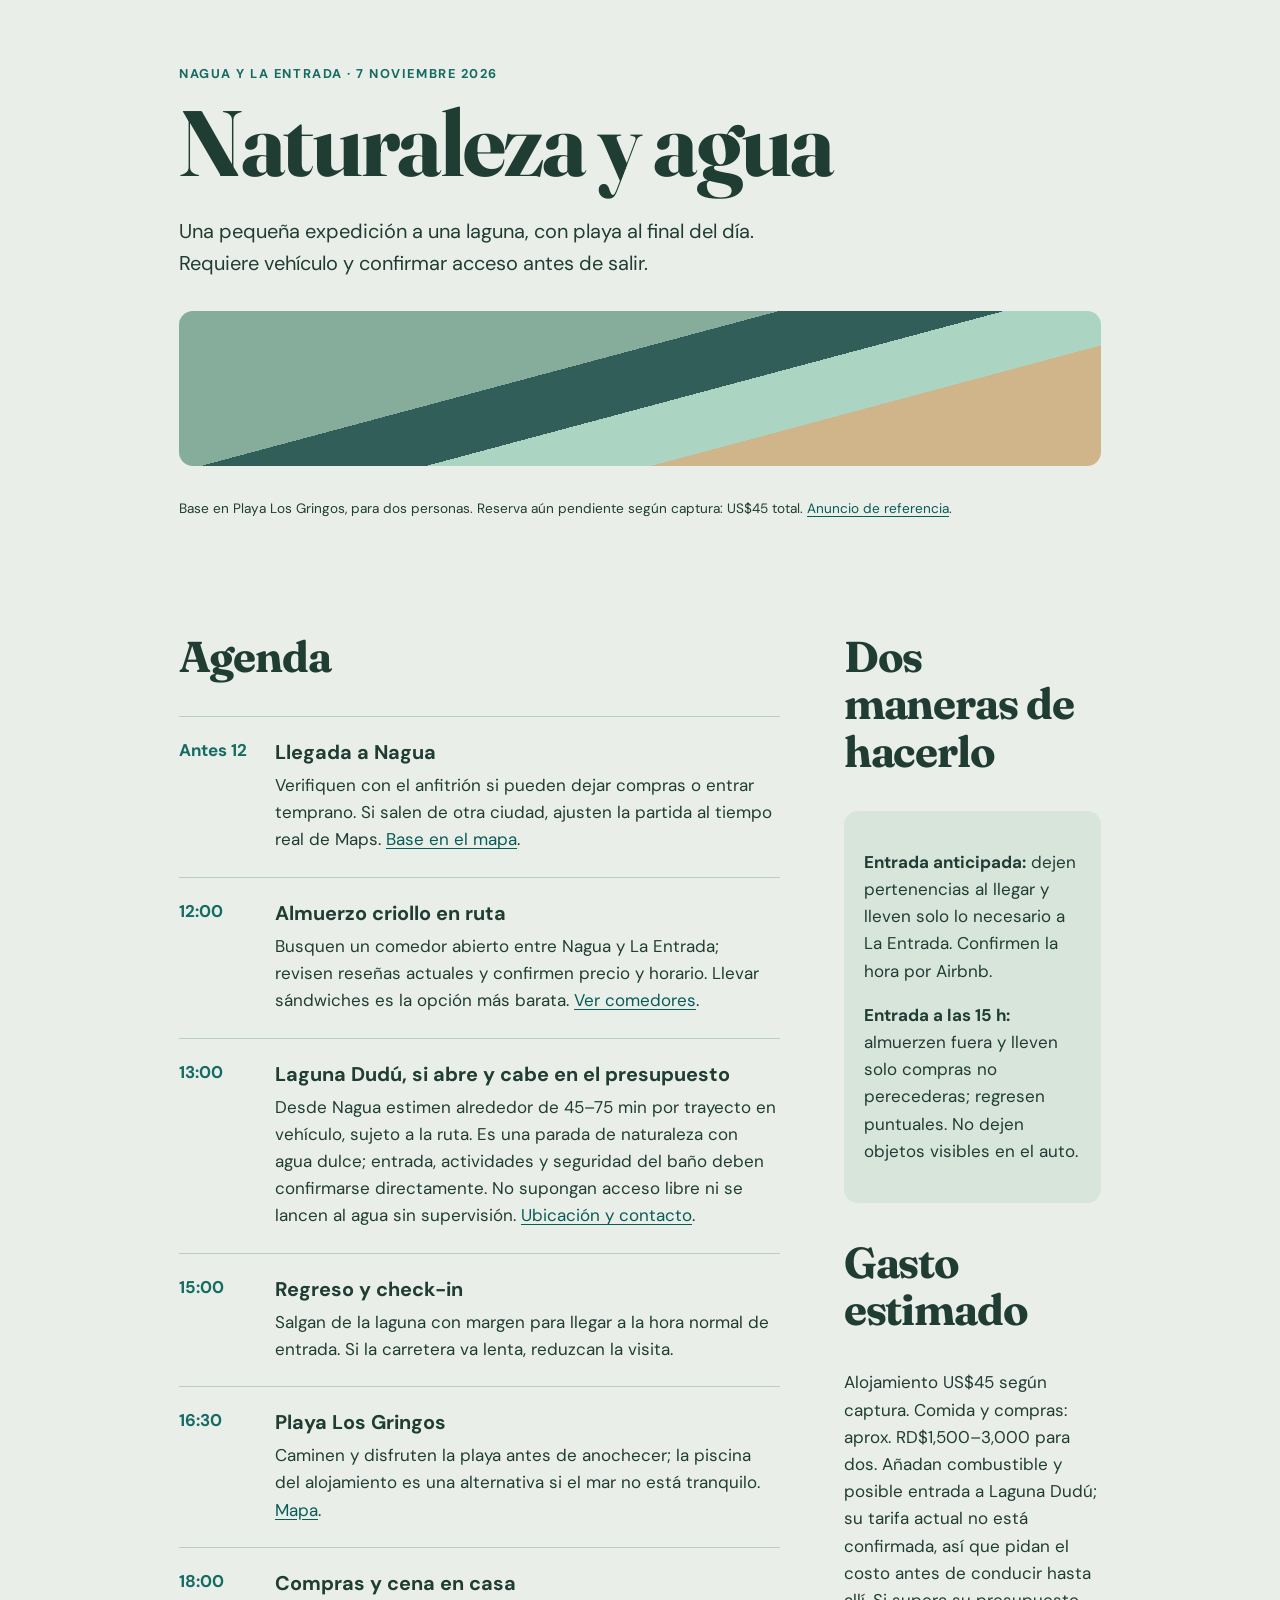
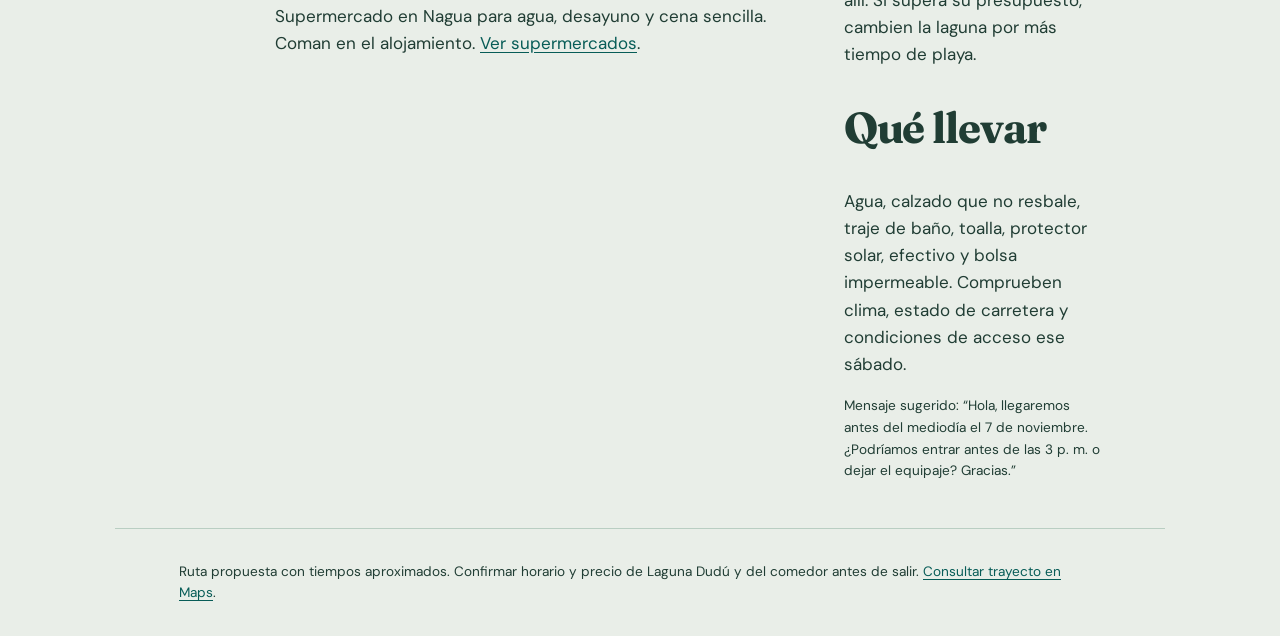
==== planes-nagua/naturaleza-y-agua.html @ 16f0a17d "Add three Nagua day trip guides" ====
<!doctype html><html lang="es"><head><meta charset="utf-8"><meta name="viewport" content="width=device-width,initial-scale=1"><title>Naturaleza y agua · Un día en Nagua</title><style>@import url('https://fonts.googleapis.com/css2?family=DM+Sans:wght@400;600;700&family=Fraunces:opsz,wght@9..144,500;9..144,650&display=swap');:root{--bg:#e9eee8;--ink:#203d34;--accent:#146b62;--line:#b9cec2}*{box-sizing:border-box}body{margin:0;background:var(--bg);color:var(--ink);font:17px/1.6 'DM Sans',sans-serif}header,main,footer{max-width:1050px;margin:auto;padding:2rem clamp(1.2rem,5vw,4rem)}header{padding-top:4rem}h1,h2{font-family:Fraunces,Georgia,serif;line-height:1.1;letter-spacing:-.025em}h1{font-size:clamp(3rem,8vw,5.8rem);margin:.5rem 0}h2{font-size:clamp(1.8rem,4vw,2.7rem)}.lead{font-size:1.25rem;max-width:650px}.label{color:var(--accent);font-weight:700;letter-spacing:.12em;text-transform:uppercase;font-size:.8rem}.band{height:155px;background:linear-gradient(165deg,#86ad9b 0 40%,#315e59 40% 55%,#acd4c2 55% 70%,#d1b58a 70%);border-radius:14px;margin:2rem 0}.grid{display:grid;grid-template-columns:1.4fr .6fr;gap:4rem}.stop{display:grid;grid-template-columns:80px 1fr;gap:1rem;padding:1.25rem 0;border-top:1px solid var(--line)}.stop strong{color:var(--accent);font-variant-numeric:tabular-nums}.stop h3{margin:0}.stop p{margin:.2rem 0}a{color:#075c57;text-underline-offset:.2em}a:focus-visible{outline:3px solid #ad5d28;outline-offset:4px}.aside{background:#d8e5db;border-radius:14px;padding:1.3rem;margin:1.4rem 0}.small{font-size:.85rem}footer{border-top:1px solid var(--line)}::selection{background:#b4d8c3}@media(max-width:720px){.grid{grid-template-columns:1fr}header{padding-top:2rem}.stop{grid-template-columns:65px 1fr}}</style></head><body><header><div class="label">Nagua y La Entrada · 7 noviembre 2026</div><h1>Naturaleza y agua</h1><p class="lead">Una pequeña expedición a una laguna, con playa al final del día. Requiere vehículo y confirmar acceso antes de salir.</p><div class="band" role="img" aria-label="Paisaje abstracto de vegetación y agua"></div><p class="small">Base en Playa Los Gringos, para dos personas. Reserva aún pendiente según captura: US$45 total. <a href="https://es-l.airbnb.com/rooms/1181786092412900016?adults=2&amp;check_in=2026-11-07&amp;check_out=2026-11-08&amp;guests=2">Anuncio de referencia</a>.</p></header><main><div class="grid"><section><h2>Agenda</h2><div class="stop"><strong>Antes 12</strong><div><h3>Llegada a Nagua</h3><p>Verifiquen con el anfitrión si pueden dejar compras o entrar temprano. Si salen de otra ciudad, ajusten la partida al tiempo real de Maps. <a href="https://www.google.com/maps/search/?api=1&amp;query=Playa+Los+Gringos+Nagua">Base en el mapa</a>.</p></div></div><div class="stop"><strong>12:00</strong><div><h3>Almuerzo criollo en ruta</h3><p>Busquen un comedor abierto entre Nagua y La Entrada; revisen reseñas actuales y confirmen precio y horario. Llevar sándwiches es la opción más barata. <a href="https://www.google.com/maps/search/?api=1&amp;query=comedor+La+Entrada+Cabrera+Republica+Dominicana">Ver comedores</a>.</p></div></div><div class="stop"><strong>13:00</strong><div><h3>Laguna Dudú, si abre y cabe en el presupuesto</h3><p>Desde Nagua estimen alrededor de 45–75 min por trayecto en vehículo, sujeto a la ruta. Es una parada de naturaleza con agua dulce; entrada, actividades y seguridad del baño deben confirmarse directamente. No supongan acceso libre ni se lancen al agua sin supervisión. <a href="https://www.google.com/maps/search/?api=1&amp;query=Laguna+Dudu+La+Entrada+Republica+Dominicana">Ubicación y contacto</a>.</p></div></div><div class="stop"><strong>15:00</strong><div><h3>Regreso y check-in</h3><p>Salgan de la laguna con margen para llegar a la hora normal de entrada. Si la carretera va lenta, reduzcan la visita.</p></div></div><div class="stop"><strong>16:30</strong><div><h3>Playa Los Gringos</h3><p>Caminen y disfruten la playa antes de anochecer; la piscina del alojamiento es una alternativa si el mar no está tranquilo. <a href="https://www.google.com/maps/search/?api=1&amp;query=Playa+Los+Gringos+Nagua">Mapa</a>.</p></div></div><div class="stop"><strong>18:00</strong><div><h3>Compras y cena en casa</h3><p>Supermercado en Nagua para agua, desayuno y cena sencilla. Coman en el alojamiento. <a href="https://www.google.com/maps/search/?api=1&amp;query=supermercado+Nagua">Ver supermercados</a>.</p></div></div></section><aside><h2>Dos maneras de hacerlo</h2><div class="aside"><p><strong>Entrada anticipada:</strong> dejen pertenencias al llegar y lleven solo lo necesario a La Entrada. Confirmen la hora por Airbnb.</p><p><strong>Entrada a las 15 h:</strong> almuerzen fuera y lleven solo compras no perecederas; regresen puntuales. No dejen objetos visibles en el auto.</p></div><h2>Gasto estimado</h2><p>Alojamiento US$45 según captura. Comida y compras: aprox. RD$1,500–3,000 para dos. Añadan combustible y posible entrada a Laguna Dudú; su tarifa actual no está confirmada, así que pidan el costo antes de conducir hasta allí. Si supera su presupuesto, cambien la laguna por más tiempo de playa.</p><h2>Qué llevar</h2><p>Agua, calzado que no resbale, traje de baño, toalla, protector solar, efectivo y bolsa impermeable. Comprueben clima, estado de carretera y condiciones de acceso ese sábado.</p><p class="small">Mensaje sugerido: “Hola, llegaremos antes del mediodía el 7 de noviembre. ¿Podríamos entrar antes de las 3 p. m. o dejar el equipaje? Gracias.”</p></aside></div></main><footer class="small">Ruta propuesta con tiempos aproximados. Confirmar horario y precio de Laguna Dudú y del comedor antes de salir. <a href="https://www.google.com/maps/dir/?api=1&amp;origin=Playa+Los+Gringos+Nagua&amp;destination=Laguna+Dudu+La+Entrada">Consultar trayecto en Maps</a>.</footer></body></html>
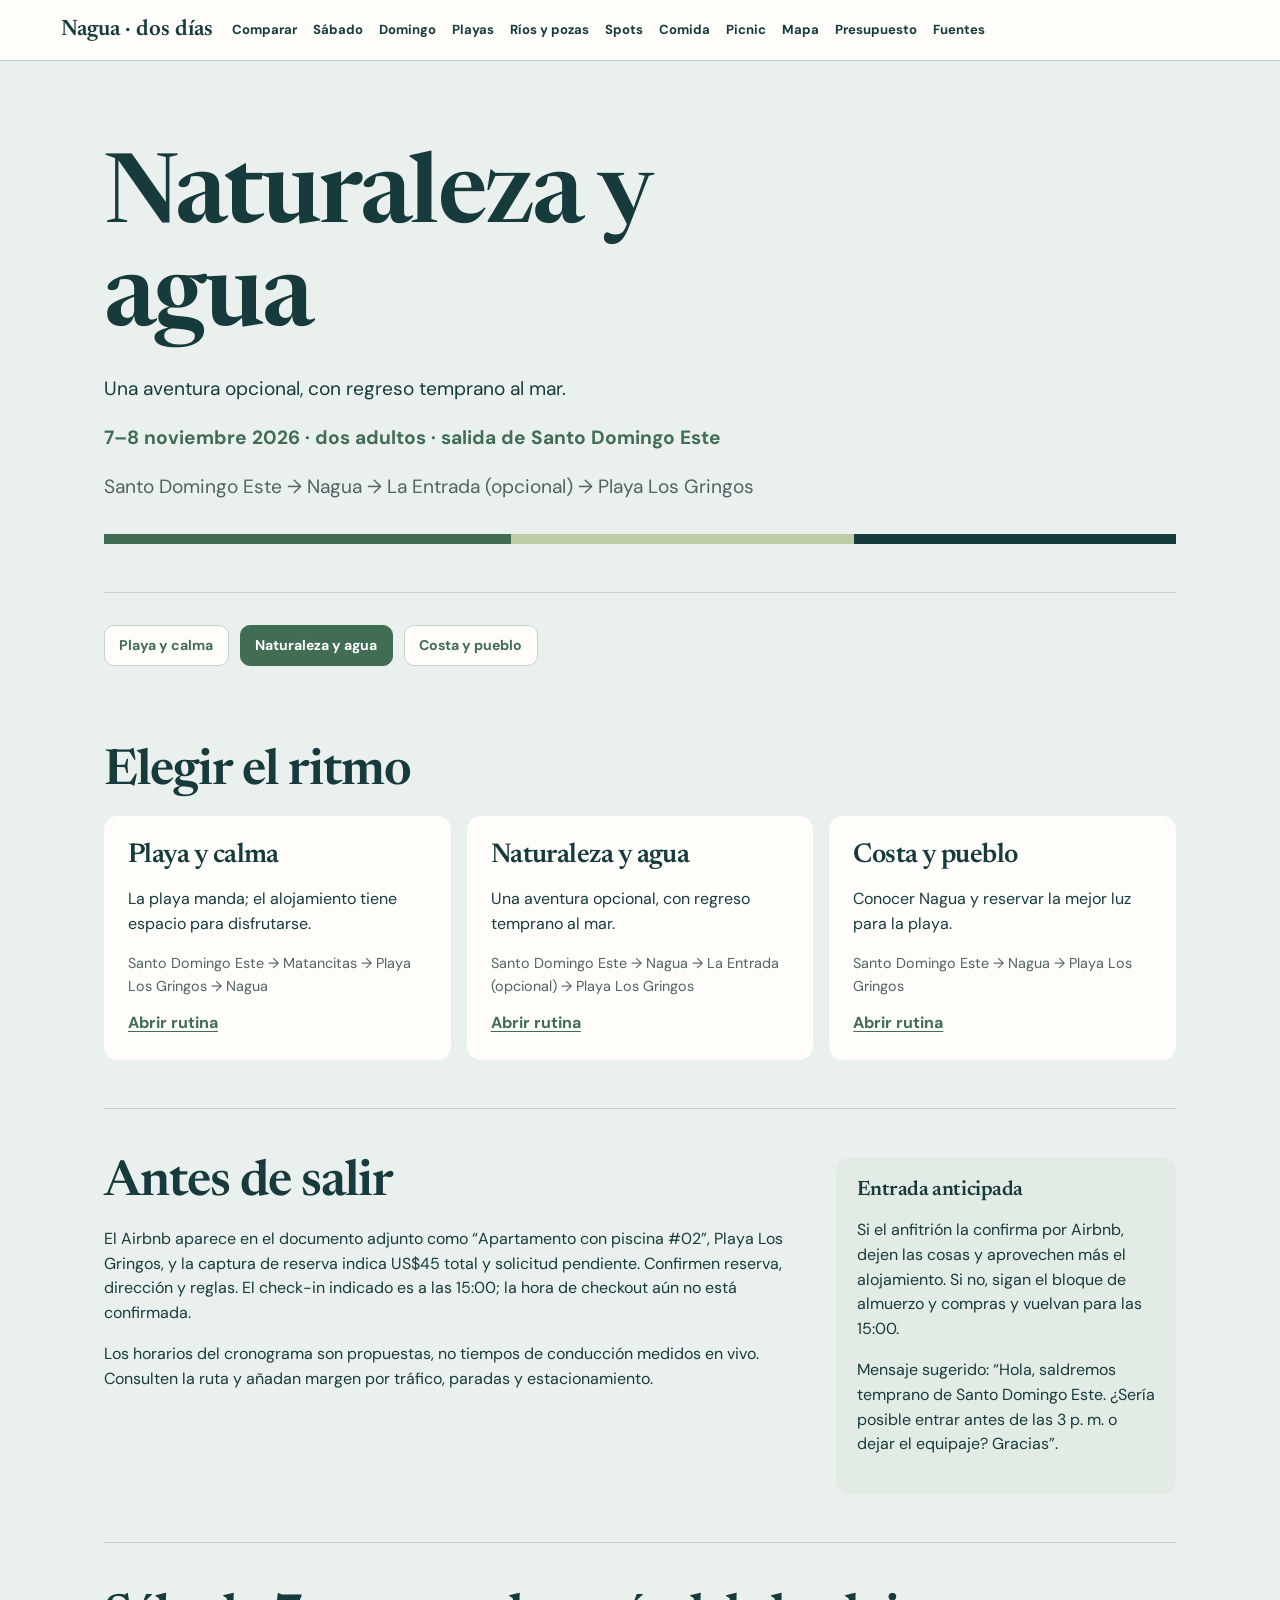
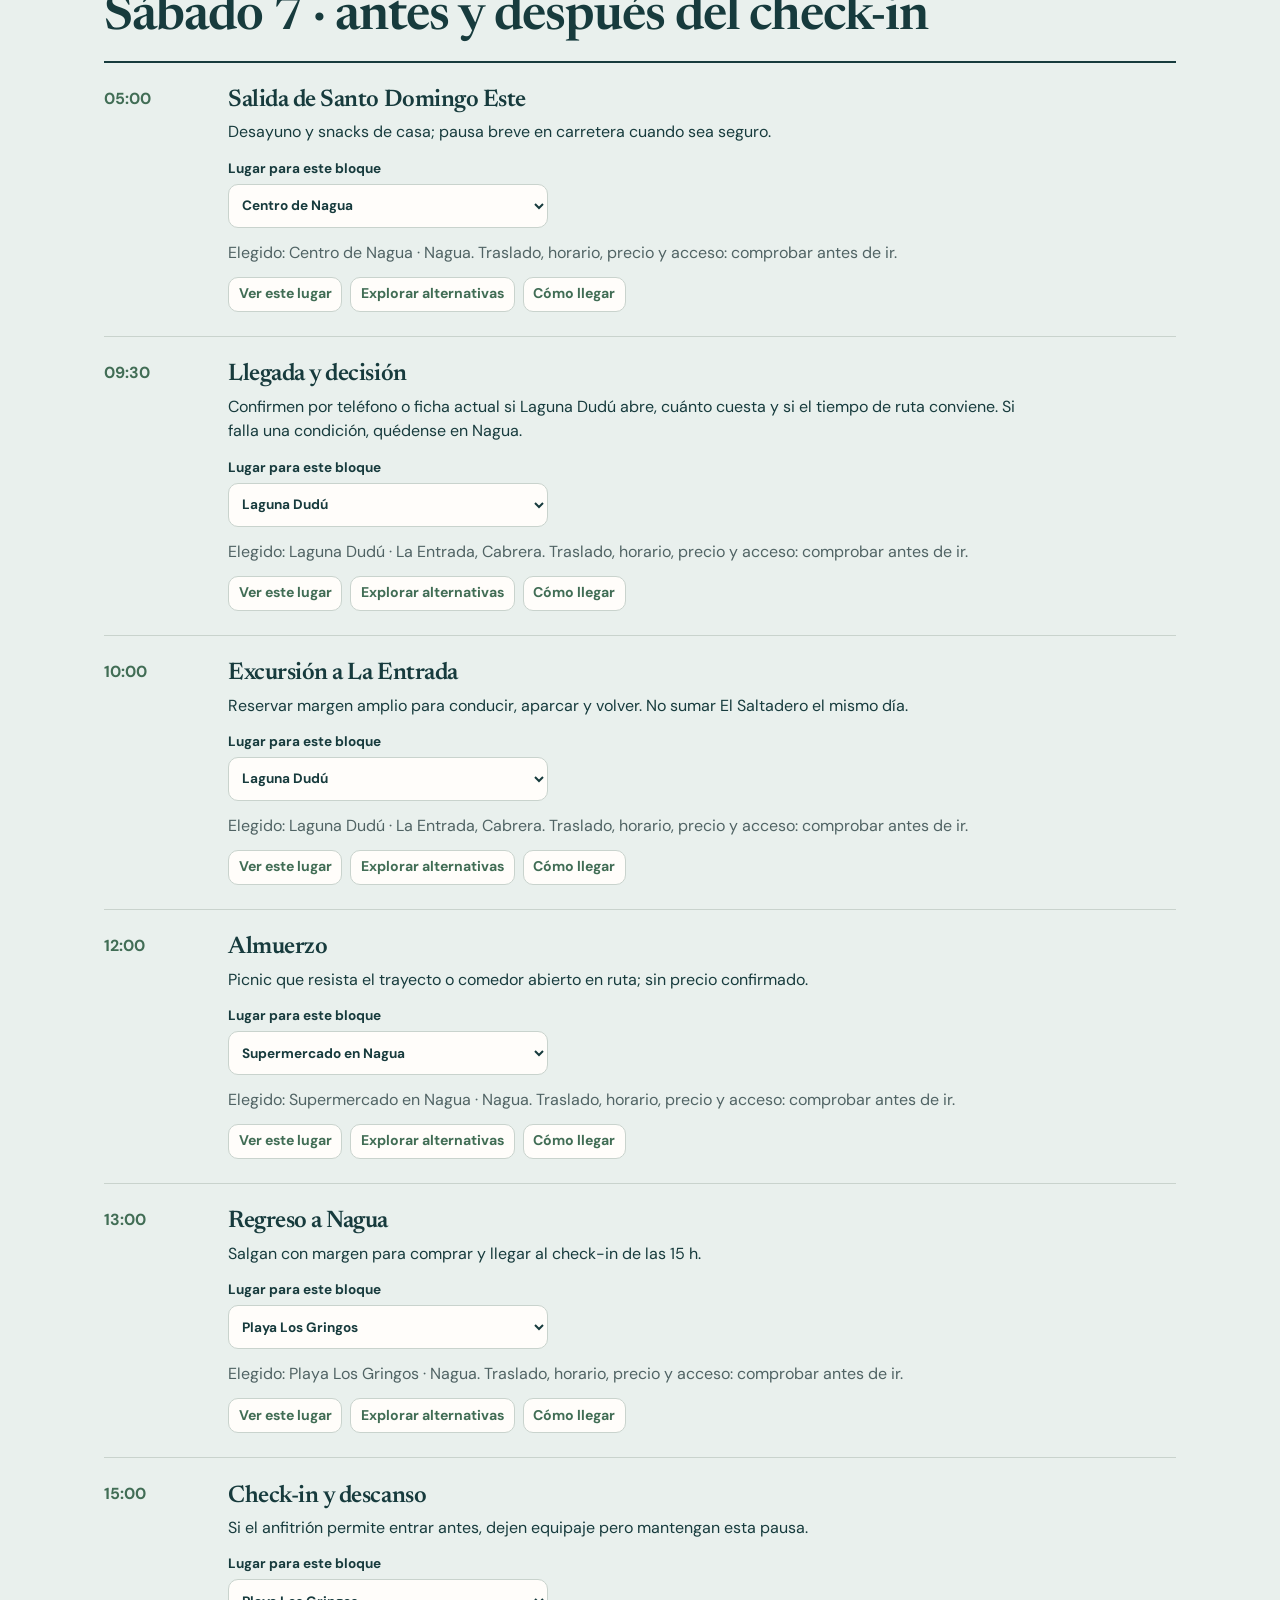
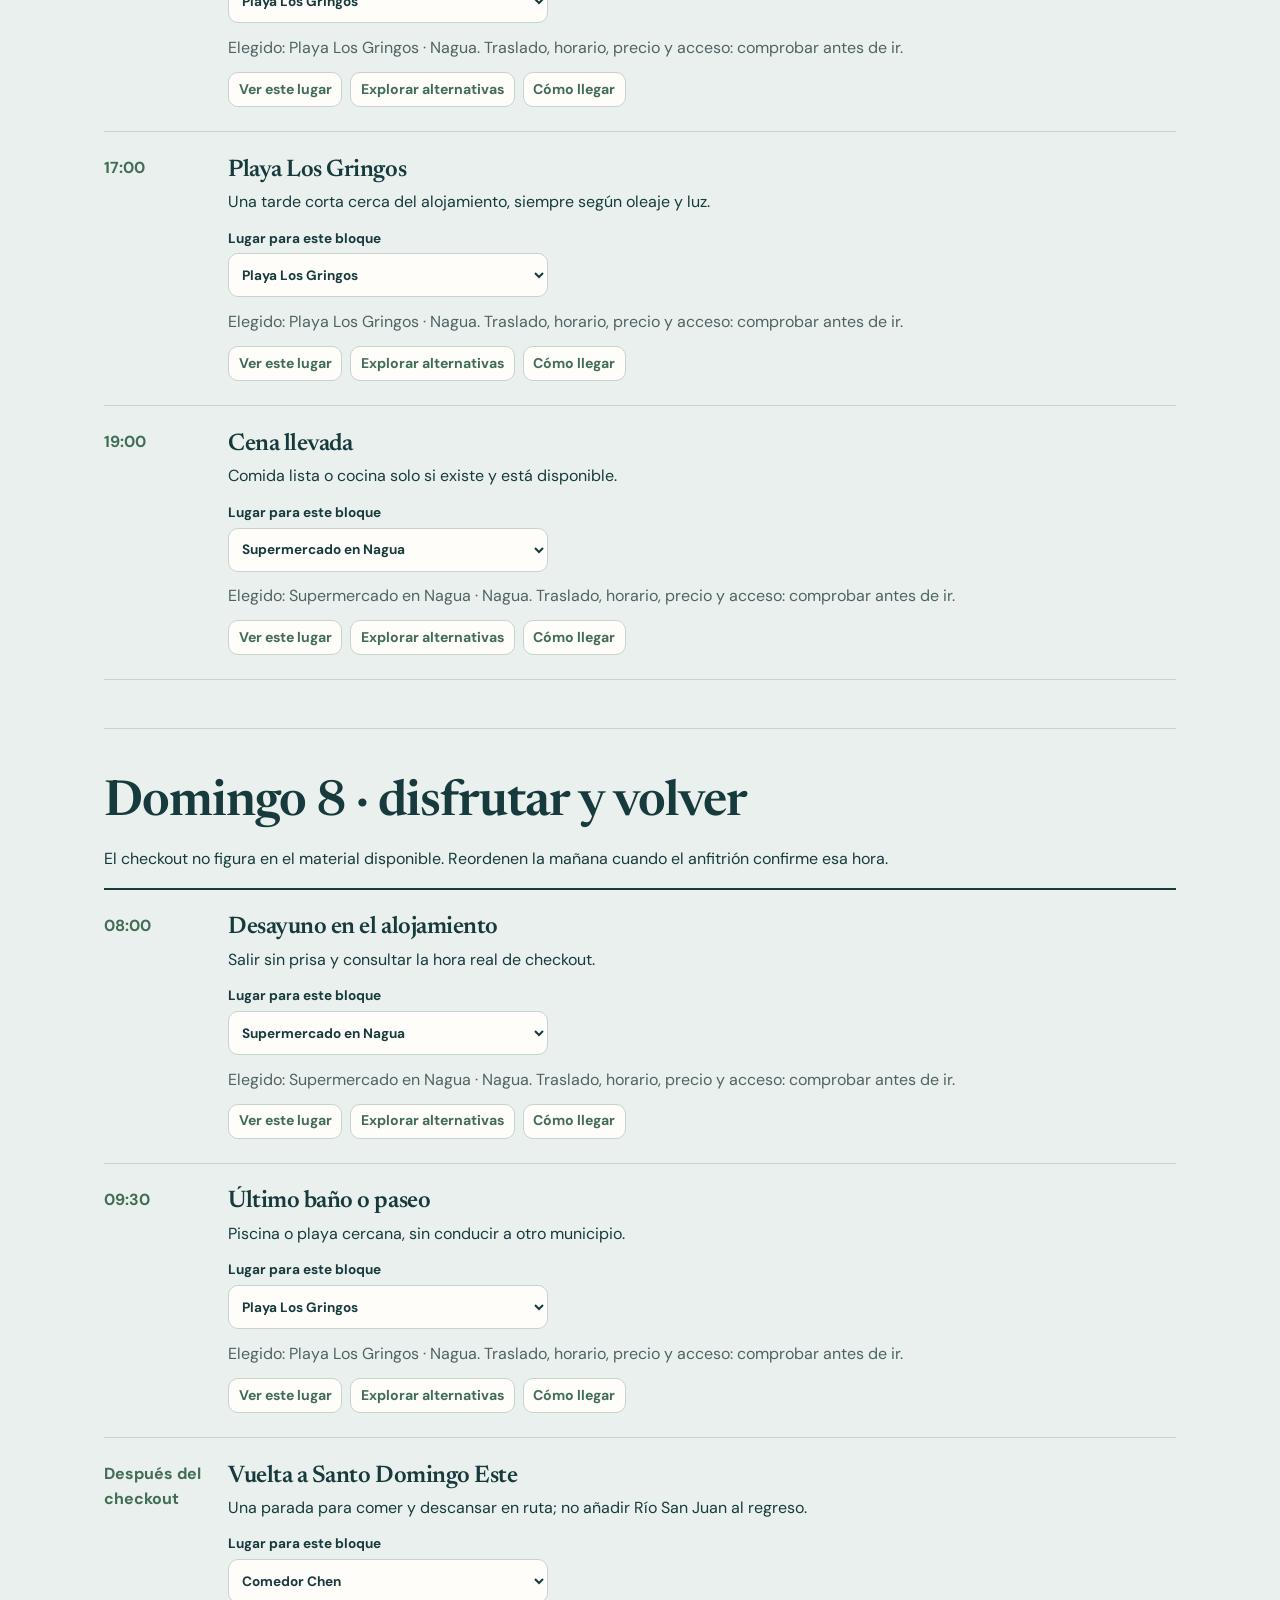
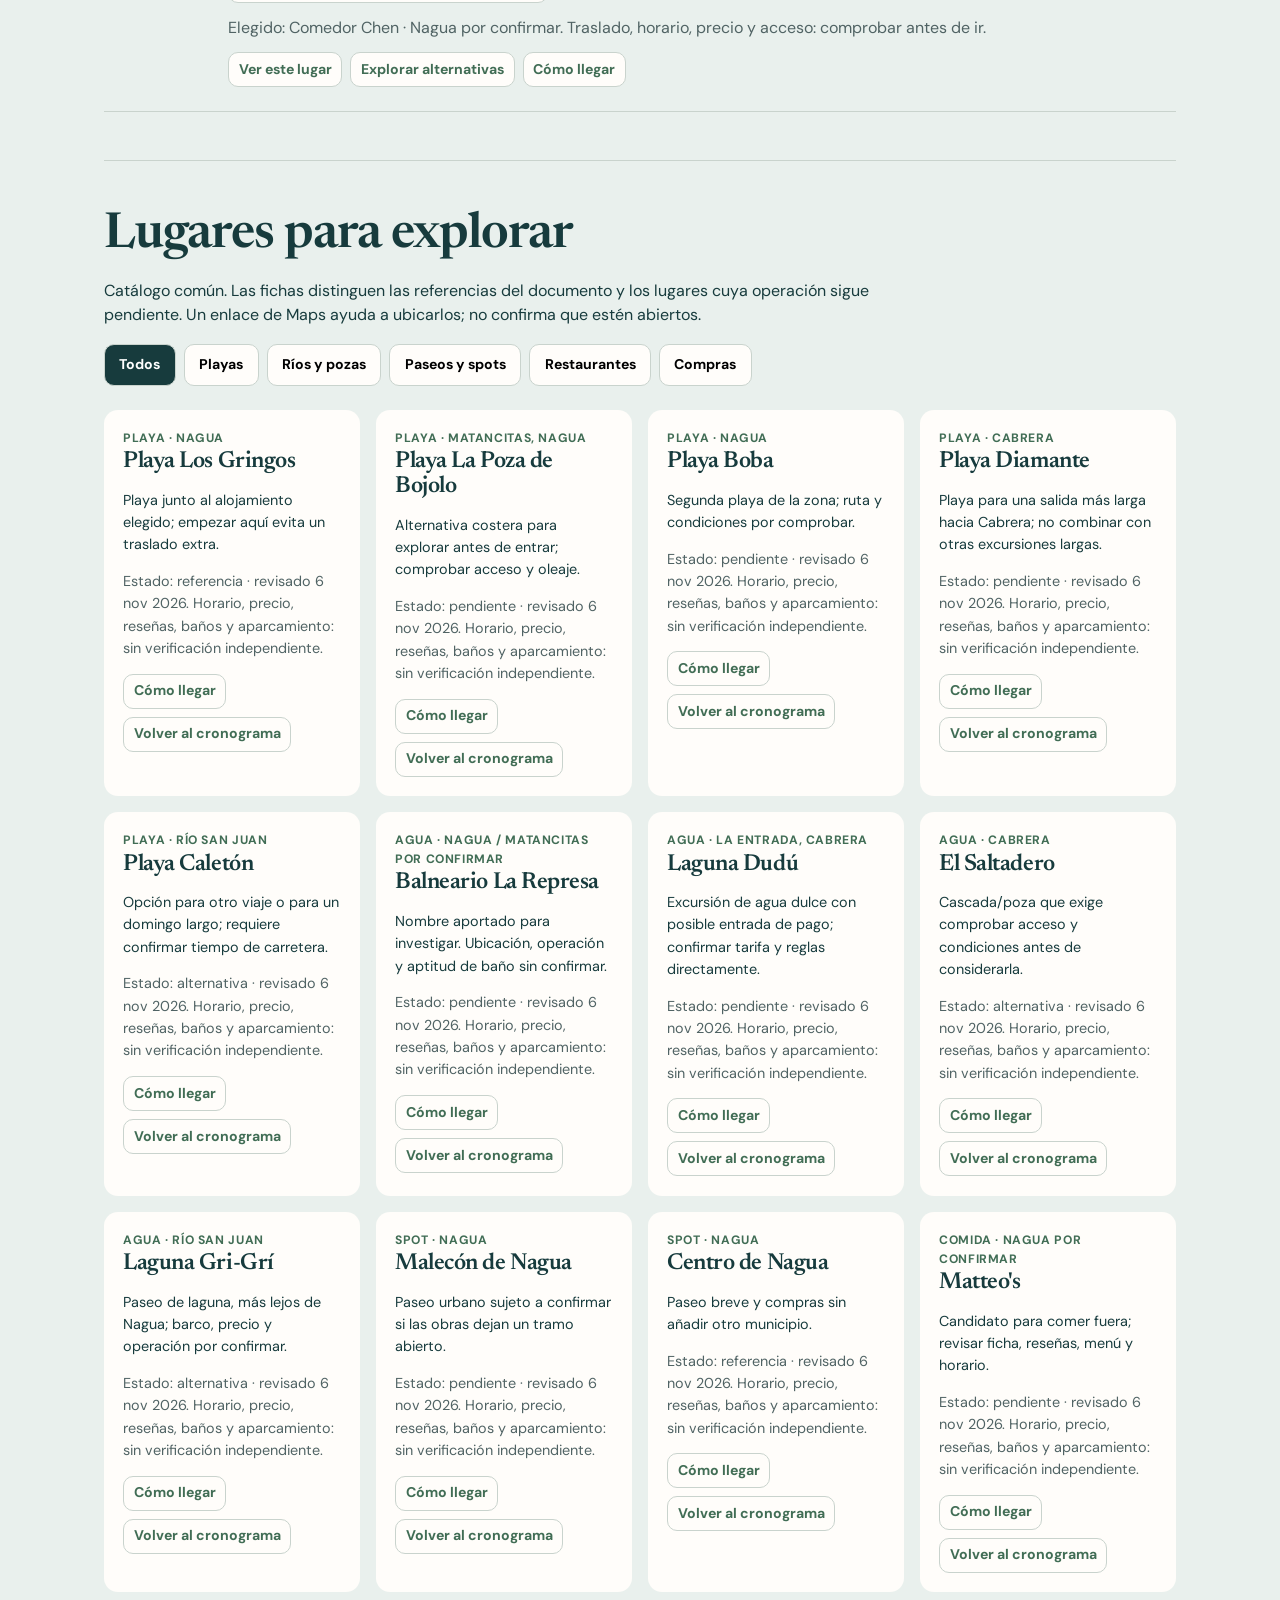
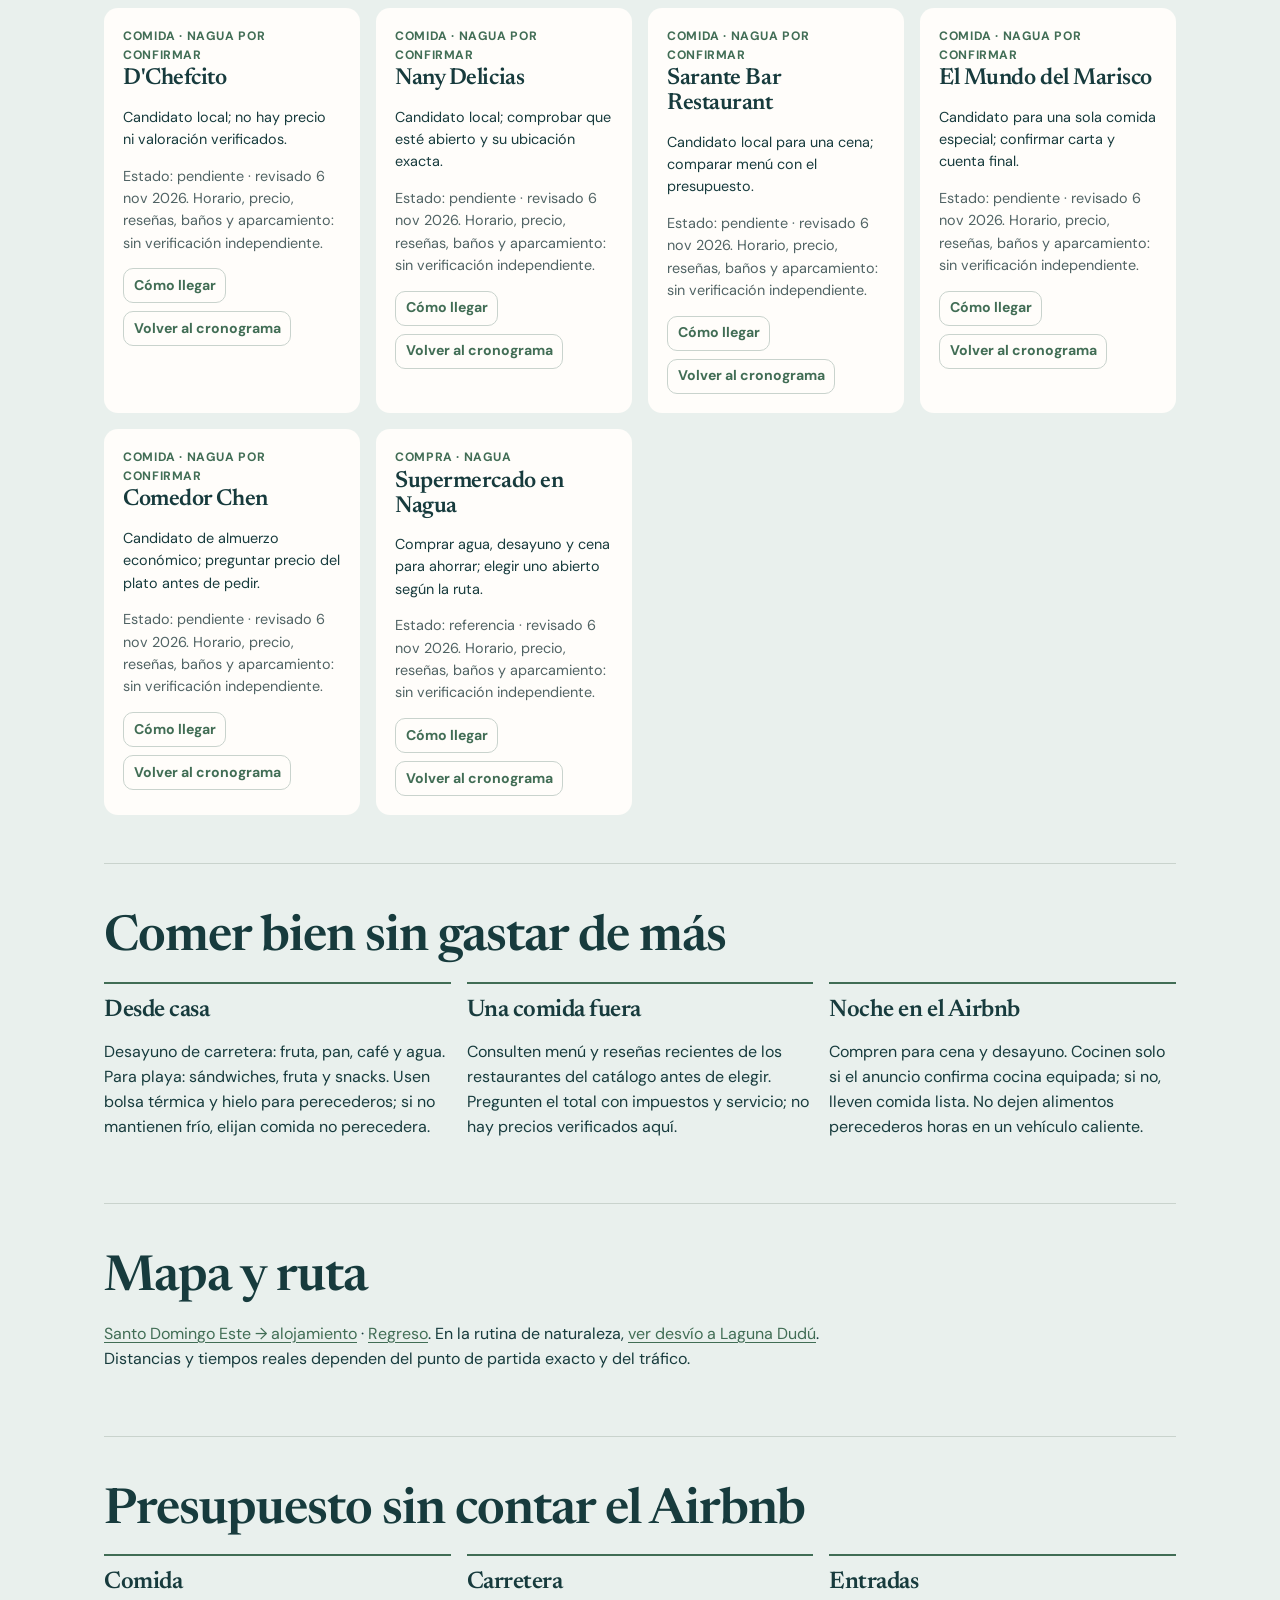
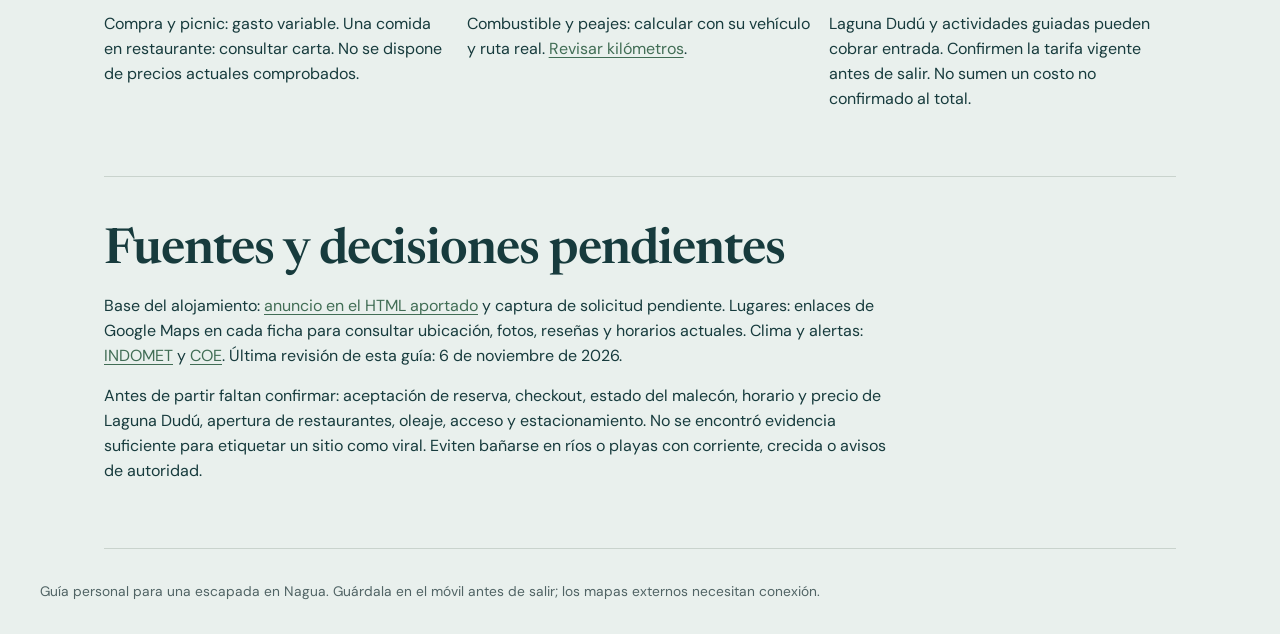
==== commit 3ca55691: "Expand Nagua guides into shared weekend planner" ====
--- a/planes-nagua/naturaleza-y-agua.html
+++ b/planes-nagua/naturaleza-y-agua.html
@@ -1 +1 @@
-<!doctype html><html lang="es"><head><meta charset="utf-8"><meta name="viewport" content="width=device-width,initial-scale=1"><title>Naturaleza y agua · Un día en Nagua</title><style>@import url('https://fonts.googleapis.com/css2?family=DM+Sans:wght@400;600;700&family=Fraunces:opsz,wght@9..144,500;9..144,650&display=swap');:root{--bg:#e9eee8;--ink:#203d34;--accent:#146b62;--line:#b9cec2}*{box-sizing:border-box}body{margin:0;background:var(--bg);color:var(--ink);font:17px/1.6 'DM Sans',sans-serif}header,main,footer{max-width:1050px;margin:auto;padding:2rem clamp(1.2rem,5vw,4rem)}header{padding-top:4rem}h1,h2{font-family:Fraunces,Georgia,serif;line-height:1.1;letter-spacing:-.025em}h1{font-size:clamp(3rem,8vw,5.8rem);margin:.5rem 0}h2{font-size:clamp(1.8rem,4vw,2.7rem)}.lead{font-size:1.25rem;max-width:650px}.label{color:var(--accent);font-weight:700;letter-spacing:.12em;text-transform:uppercase;font-size:.8rem}.band{height:155px;background:linear-gradient(165deg,#86ad9b 0 40%,#315e59 40% 55%,#acd4c2 55% 70%,#d1b58a 70%);border-radius:14px;margin:2rem 0}.grid{display:grid;grid-template-columns:1.4fr .6fr;gap:4rem}.stop{display:grid;grid-template-columns:80px 1fr;gap:1rem;padding:1.25rem 0;border-top:1px solid var(--line)}.stop strong{color:var(--accent);font-variant-numeric:tabular-nums}.stop h3{margin:0}.stop p{margin:.2rem 0}a{color:#075c57;text-underline-offset:.2em}a:focus-visible{outline:3px solid #ad5d28;outline-offset:4px}.aside{background:#d8e5db;border-radius:14px;padding:1.3rem;margin:1.4rem 0}.small{font-size:.85rem}footer{border-top:1px solid var(--line)}::selection{background:#b4d8c3}@media(max-width:720px){.grid{grid-template-columns:1fr}header{padding-top:2rem}.stop{grid-template-columns:65px 1fr}}</style></head><body><header><div class="label">Nagua y La Entrada · 7 noviembre 2026</div><h1>Naturaleza y agua</h1><p class="lead">Una pequeña expedición a una laguna, con playa al final del día. Requiere vehículo y confirmar acceso antes de salir.</p><div class="band" role="img" aria-label="Paisaje abstracto de vegetación y agua"></div><p class="small">Base en Playa Los Gringos, para dos personas. Reserva aún pendiente según captura: US$45 total. <a href="https://es-l.airbnb.com/rooms/1181786092412900016?adults=2&amp;check_in=2026-11-07&amp;check_out=2026-11-08&amp;guests=2">Anuncio de referencia</a>.</p></header><main><div class="grid"><section><h2>Agenda</h2><div class="stop"><strong>Antes 12</strong><div><h3>Llegada a Nagua</h3><p>Verifiquen con el anfitrión si pueden dejar compras o entrar temprano. Si salen de otra ciudad, ajusten la partida al tiempo real de Maps. <a href="https://www.google.com/maps/search/?api=1&amp;query=Playa+Los+Gringos+Nagua">Base en el mapa</a>.</p></div></div><div class="stop"><strong>12:00</strong><div><h3>Almuerzo criollo en ruta</h3><p>Busquen un comedor abierto entre Nagua y La Entrada; revisen reseñas actuales y confirmen precio y horario. Llevar sándwiches es la opción más barata. <a href="https://www.google.com/maps/search/?api=1&amp;query=comedor+La+Entrada+Cabrera+Republica+Dominicana">Ver comedores</a>.</p></div></div><div class="stop"><strong>13:00</strong><div><h3>Laguna Dudú, si abre y cabe en el presupuesto</h3><p>Desde Nagua estimen alrededor de 45–75 min por trayecto en vehículo, sujeto a la ruta. Es una parada de naturaleza con agua dulce; entrada, actividades y seguridad del baño deben confirmarse directamente. No supongan acceso libre ni se lancen al agua sin supervisión. <a href="https://www.google.com/maps/search/?api=1&amp;query=Laguna+Dudu+La+Entrada+Republica+Dominicana">Ubicación y contacto</a>.</p></div></div><div class="stop"><strong>15:00</strong><div><h3>Regreso y check-in</h3><p>Salgan de la laguna con margen para llegar a la hora normal de entrada. Si la carretera va lenta, reduzcan la visita.</p></div></div><div class="stop"><strong>16:30</strong><div><h3>Playa Los Gringos</h3><p>Caminen y disfruten la playa antes de anochecer; la piscina del alojamiento es una alternativa si el mar no está tranquilo. <a href="https://www.google.com/maps/search/?api=1&amp;query=Playa+Los+Gringos+Nagua">Mapa</a>.</p></div></div><div class="stop"><strong>18:00</strong><div><h3>Compras y cena en casa</h3><p>Supermercado en Nagua para agua, desayuno y cena sencilla. Coman en el alojamiento. <a href="https://www.google.com/maps/search/?api=1&amp;query=supermercado+Nagua">Ver supermercados</a>.</p></div></div></section><aside><h2>Dos maneras de hacerlo</h2><div class="aside"><p><strong>Entrada anticipada:</strong> dejen pertenencias al llegar y lleven solo lo necesario a La Entrada. Confirmen la hora por Airbnb.</p><p><strong>Entrada a las 15 h:</strong> almuerzen fuera y lleven solo compras no perecederas; regresen puntuales. No dejen objetos visibles en el auto.</p></div><h2>Gasto estimado</h2><p>Alojamiento US$45 según captura. Comida y compras: aprox. RD$1,500–3,000 para dos. Añadan combustible y posible entrada a Laguna Dudú; su tarifa actual no está confirmada, así que pidan el costo antes de conducir hasta allí. Si supera su presupuesto, cambien la laguna por más tiempo de playa.</p><h2>Qué llevar</h2><p>Agua, calzado que no resbale, traje de baño, toalla, protector solar, efectivo y bolsa impermeable. Comprueben clima, estado de carretera y condiciones de acceso ese sábado.</p><p class="small">Mensaje sugerido: “Hola, llegaremos antes del mediodía el 7 de noviembre. ¿Podríamos entrar antes de las 3 p. m. o dejar el equipaje? Gracias.”</p></aside></div></main><footer class="small">Ruta propuesta con tiempos aproximados. Confirmar horario y precio de Laguna Dudú y del comedor antes de salir. <a href="https://www.google.com/maps/dir/?api=1&amp;origin=Playa+Los+Gringos+Nagua&amp;destination=Laguna+Dudu+La+Entrada">Consultar trayecto en Maps</a>.</footer></body></html>
+<!doctype html><html lang="es"><head><meta charset="utf-8"><meta name="viewport" content="width=device-width,initial-scale=1"><meta name="theme-color" content="#e9f0ed"><meta name="description" content="Guía de fin de semana en Nagua: playa, naturaleza, comida y rutas desde Santo Domingo Este."><title>Naturaleza y agua · Guía de Nagua</title><link rel="stylesheet" href="guia.css"><script type="module" src="guia.js"></script></head><body data-plan="naturaleza"><div id="app"><p>Abriendo guía de Nagua…</p><p>Si estás sin conexión, vuelve a abrir la guía guardada cuando haya señal.</p></div></body></html>
--- a/planes-nagua/guia.css
+++ b/planes-nagua/guia.css
@@ -0,0 +1,3 @@
+@import url('https://fonts.googleapis.com/css2?family=DM+Sans:wght@400;500;600;700&family=Newsreader:opsz,wght@6..72,400;6..72,600&display=swap');
+:root{--ink:#173b3d;--soft:#506364;--paper:#e9f0ed;--white:#fffdfa;--teal:#006b6b;--line:#c9d3cd;--sun:#d7a477;--green:#426f58;--clay:#a5654b}*{box-sizing:border-box}html{scroll-behavior:smooth;scroll-padding-top:5.5rem}body{margin:0;background:var(--paper);color:var(--ink);font:16px/1.55 'DM Sans',sans-serif}body[data-tone=verde]{--teal:#416d55;--sun:#bccda7}body[data-tone=tierra]{--teal:#9a5b45;--sun:#e9b98f}h1,h2,h3{font-family:Newsreader,Georgia,serif;font-weight:600;line-height:1.08;letter-spacing:-.02em}h1{font-size:clamp(3rem,8vw,6rem);max-width:760px;margin:.6rem 0}h2{font-size:clamp(2rem,5vw,3.1rem);margin:0 0 1rem}h3{font-size:1.5rem;margin:.1rem 0 .4rem}p{max-width:72ch}a{color:var(--teal);text-underline-offset:.2em}a:hover{text-decoration-thickness:2px}a:focus-visible,button:focus-visible,select:focus-visible{outline:3px solid #bf692e;outline-offset:3px}button,select{font:inherit}.top{position:sticky;top:0;z-index:20;background:var(--white);border-bottom:1px solid var(--line)}.nav{max-width:1200px;margin:auto;padding:.8rem 1.3rem;display:flex;gap:1.2rem;align-items:center}.brand{font-family:Newsreader,Georgia,serif;font-size:1.4rem;font-weight:600;white-space:nowrap;color:var(--ink);text-decoration:none}.nav-scroll{display:flex;gap:1rem;overflow-x:auto;white-space:nowrap;scrollbar-width:thin}.nav-scroll a{font-size:.82rem;font-weight:700;color:var(--ink);text-decoration:none;padding:.4rem 0}.wrap{max-width:1200px;margin:auto;padding:0 clamp(1.2rem,5vw,4rem)}.hero{padding:clamp(2.5rem,6vw,6rem) 0 3rem;border-bottom:1px solid var(--line)}.hero p{font-size:1.2rem}.overline{font-weight:700;color:var(--teal)}.route{font-size:.9rem;color:var(--soft)}.hero-band{height:10px;margin-top:2rem;background:linear-gradient(90deg,var(--teal) 0 38%,var(--sun) 38% 70%,var(--ink) 70%)}.tabs{display:flex;gap:.7rem;flex-wrap:wrap;margin:2rem 0}.tabs a,.actions a,.filter button{display:inline-block;padding:.55rem .9rem;border:1px solid var(--line);border-radius:10px;background:var(--white);text-decoration:none;font-size:.88rem;font-weight:700}.tabs a[aria-current=page]{color:white;background:var(--teal);border-color:var(--teal)}section{padding:3rem 0;border-bottom:1px solid var(--line)}.intro-grid,.content-grid{display:grid;grid-template-columns:minmax(0,1.6fr) minmax(250px,.8fr);gap:clamp(1.5rem,4vw,4rem)}.callout{padding:1.3rem;background:#e3ebe5;border-radius:14px;align-self:start}.callout h3{font-size:1.3rem}.timeline{border-top:2px solid var(--ink)}.event{display:grid;grid-template-columns:105px minmax(0,1fr);gap:1.2rem;padding:1.5rem 0;border-bottom:1px solid var(--line)}.clock{font-weight:700;color:var(--teal);font-variant-numeric:tabular-nums}.event p{margin:.2rem 0 .7rem}.event small,.muted{color:var(--soft)}.actions{display:flex;flex-wrap:wrap;gap:.5rem}.actions a{padding:.35rem .6rem}.catalog{display:grid;grid-template-columns:repeat(auto-fit,minmax(250px,1fr));gap:1rem}.place{background:var(--white);border-radius:14px;padding:1.2rem;min-width:0}.place .kind{font-size:.76rem;letter-spacing:.05em;text-transform:uppercase;color:var(--teal);font-weight:700}.place h3{font-size:1.45rem}.place p{font-size:.9rem}.badge{font-size:.78rem;color:var(--soft)}.filter{display:flex;gap:.5rem;flex-wrap:wrap;margin:1rem 0 1.5rem}.filter button{cursor:pointer}.filter button[aria-pressed=true]{background:var(--ink);color:white}.compare{display:grid;grid-template-columns:repeat(3,1fr);gap:1rem}.compare article{padding:1.5rem;background:var(--white);border-radius:14px}.compare h3{font-size:1.7rem}.compare a{font-weight:700}.budget{display:grid;grid-template-columns:repeat(3,1fr);gap:1rem}.budget div{border-top:2px solid var(--teal);padding-top:.8rem}.foot{padding:2rem 0;font-size:.86rem;color:var(--soft)}.sr-only{position:absolute;left:-9999px}::selection{background:#b5d9ce;color:var(--ink)}@media(max-width:760px){.nav{display:block;padding:.45rem 1rem}.brand{display:block;margin-bottom:.15rem}.nav-scroll{padding-bottom:.25rem}.intro-grid,.content-grid,.compare,.budget{grid-template-columns:1fr}.event{grid-template-columns:72px 1fr;gap:.7rem}.hero{padding-top:2.5rem}.hero p{font-size:1.05rem}.place{padding:1rem}}@media(prefers-reduced-motion:reduce){html{scroll-behavior:auto}}
+:where(.choice){display:block;font-size:.85rem;font-weight:700;margin:.8rem 0}.choice select{display:block;width:min(100%,320px);min-height:44px;margin-top:.3rem;padding:.55rem;background:var(--white);border:1px solid var(--line);border-radius:10px;color:var(--ink)}.change-warning{color:#754021;font-weight:700;font-size:.87rem}[hidden]{display:none!important}
